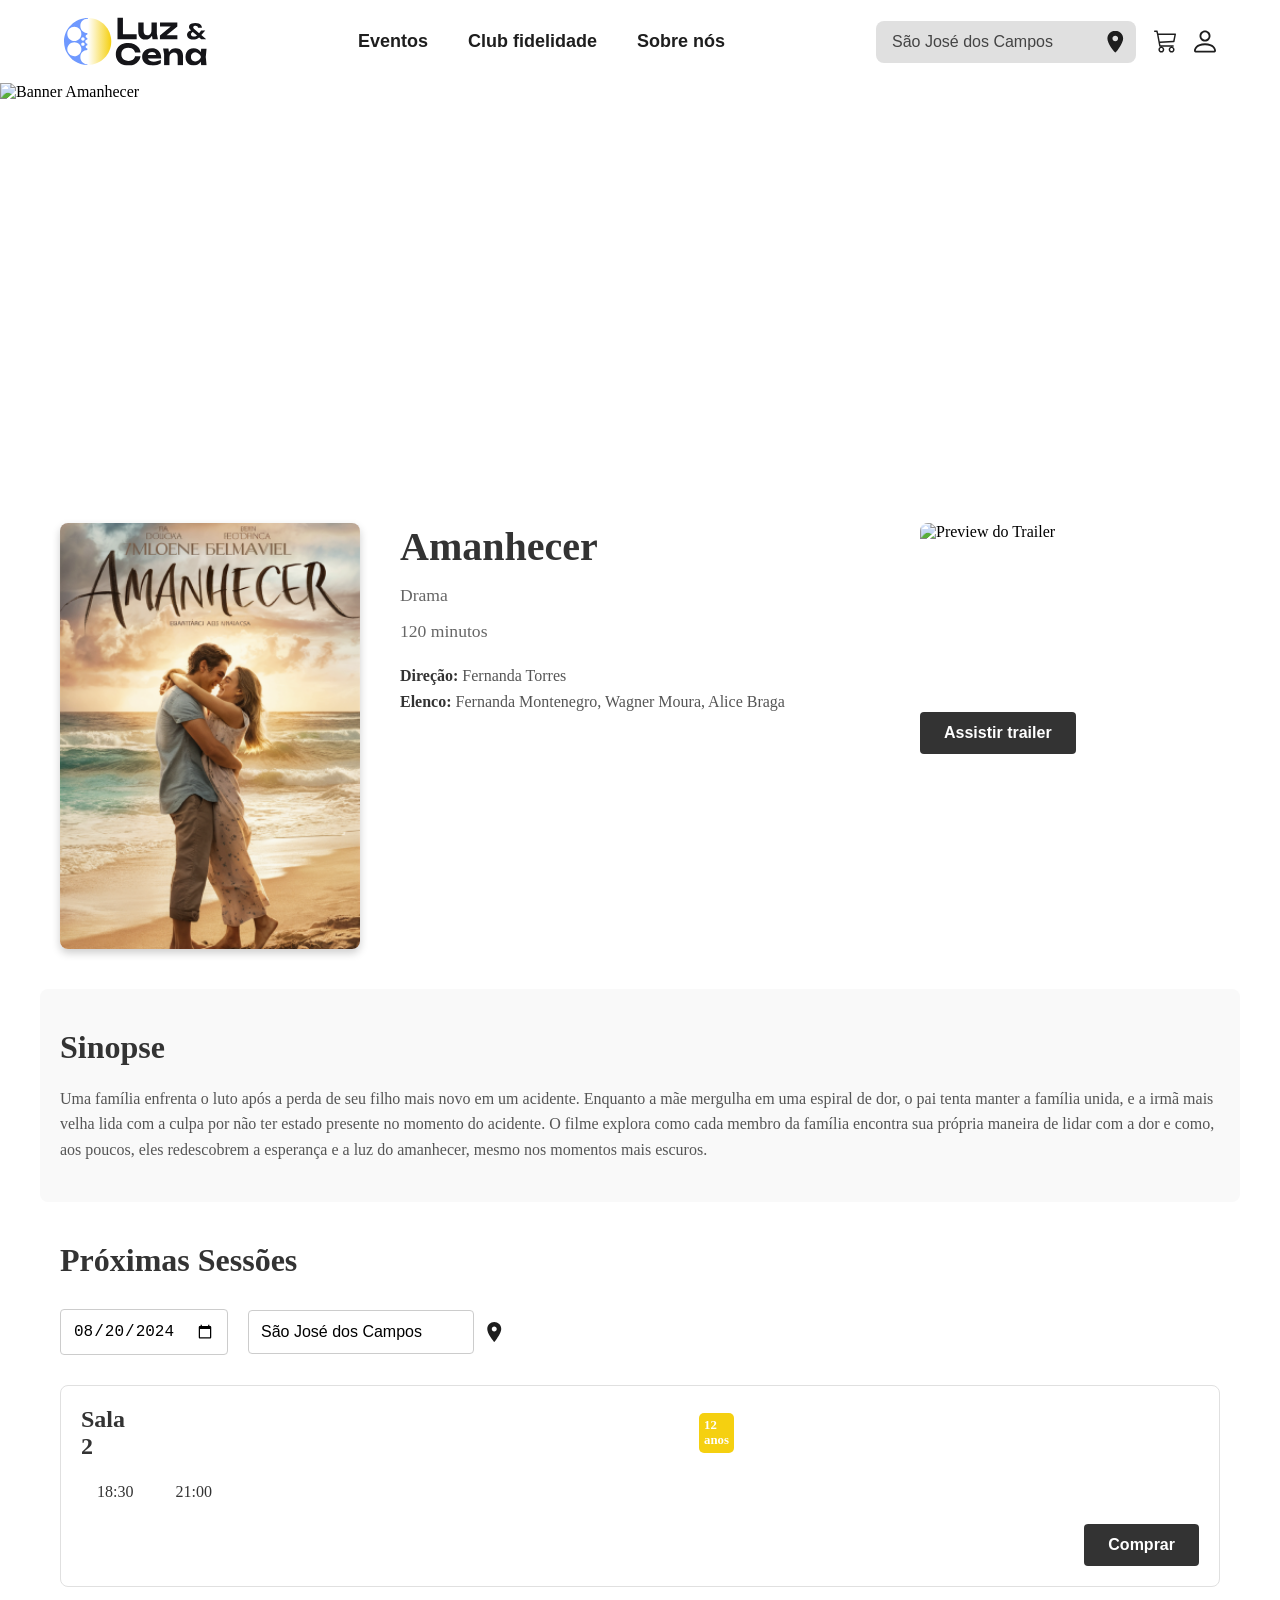
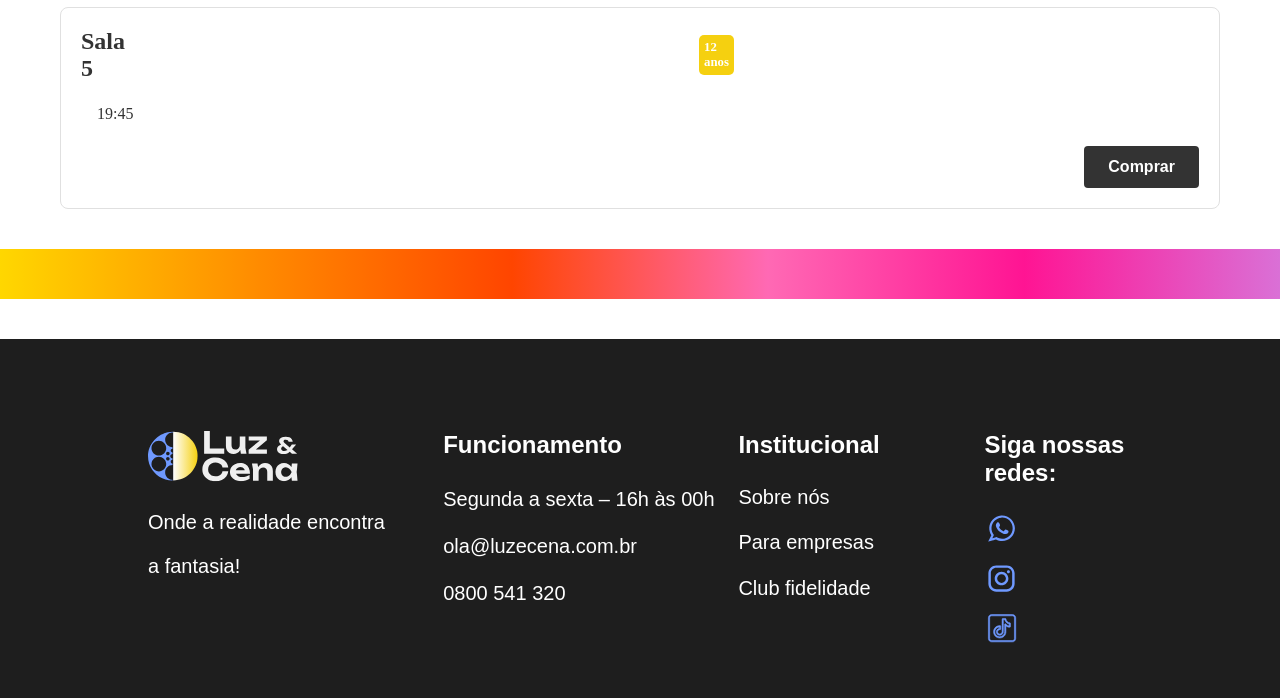
==== amanhecer.html @ 433c2f08 "Add new movie pages and styles for "Amigos do Bosque", "Caminho para o Abismo", "Desastres do Escrit" ====
<!DOCTYPE html>
<html lang="pt-BR">
<head>
<meta charset="UTF-8">
<meta name="viewport" content="width=device-width, initial-scale=1.0">
<title>Luz & Cena - Amanhecer</title>
<link rel="stylesheet" href="./css/styles.css">
</head>
<body>

<header class="cabecalho">
    <div class="cabecalho_inner">
    <img src="./assets/Logo.svg" class="logo" alt="Logo Luz & Cena">

    <nav class="cabecalho_nav">
        <a href="#" class="links">Eventos</a>
        <a href="#" class="links">Club fidelidade</a>
        <a href="#" class="links">Sobre nós</a>
    </nav>

    <div class="cabecalho_actions">
        <form class="cabecalho_search">
        <input type="search" class="cabecalho_search-input" placeholder="São José dos Campos">
        <img src="./assets/location_on.svg" class="cabecalho_search-icon" alt="Localização">
        </form>
        <img src="./assets/Carrinho.svg" class="icon" alt="Carrinho">
        <img src="./assets/Perfil.svg" class="icon" alt="Perfil">
    </div>
    </div>
</header>

<main>
    <section class="banner">
    <img class="banner-imagem" src="./assets/poster/bannerAmanhecer.png" alt="Banner Amanhecer">
    </section>

    <section class="detalhe_filme">
    <div class="detalhe_filme-container">
        
        <img src="./assets/poster/amanhecer.png" class="img_filme-detalhe" alt="Amanhecer">

        <div class="filme_info">
        <h1 class="titulo_filme-detalhe">Amanhecer</h1>
        <h4 class="genero_detalhe">Drama</h4>
        <h4 class="duracao_detalhe">120 minutos</h4>

        <div class="creditos_container">
            <p class="creditos_texto"><strong>Direção:</strong> Fernanda Torres</p>
            <p class="creditos_texto"><strong>Elenco:</strong> Fernanda Montenegro, Wagner Moura, Alice Braga</p>
        </div>
        </div>

        <div class="trailer_container">
        <div class="trailer_thumb">
            <img src="./assets/trailer-thumb.png" alt="Preview do Trailer" class="trailer_img">
            <button class="btn_play" aria-label="Dar play no trailer"></button>
        </div>
        <button class="btn_trailer">Assistir trailer</button>
        </div>

    </div>
    </section>

    <section class="sinopse">
    <h2 class="sinopse_titulo">Sinopse</h2>
    <p class="sinopse_texto">
        Uma família enfrenta o luto após a perda de seu filho mais novo em um acidente. Enquanto a mãe mergulha em uma espiral de dor, o pai tenta manter a família unida, e a irmã mais velha lida com a culpa por não ter estado presente no momento do acidente. O filme explora como cada membro da família encontra sua própria maneira de lidar com a dor e como, aos poucos, eles redescobrem a esperança e a luz do amanhecer, mesmo nos momentos mais escuros.
    </p>
    </section>

    <section class="sessoes">
    <h2 class="sessoes_titulo">Próximas Sessões</h2>

    <div class="sessoes_filtros">
        <form class="form_sessao-data">
        <input type="date" value="2024-08-20" class="input_sessao-data">
        </form>
        <form class="form_sessao-local">
        <input type="text" value="São José dos Campos" class="input_sessao-local">
        <img src="./assets/location_on.svg" class="sessao_local-icon" alt="Localização">
        </form>
    </div>

    <ul class="ul_salas">
        <li class="li_salas">
        <div class="sala_header">
            <h3 class="sala_titulo">Sala 2</h3>
            <aside class="classificacao_12">12 anos</aside>
            <aside class="dimencao">2D</aside>
        </div>
        <div class="sala_horarios">
            <span class="horario_texto">18:30</span>
            <span class="horario_texto">21:00</span>
        </div>
        <button class="btn_comprar">Comprar</button>
        </li>

        <li class="li_salas">
        <div class="sala_header">
            <h3 class="sala_titulo">Sala 5</h3>
            <aside class="classificacao_12">12 anos</aside>
            <aside class="dimencao">2D</aside>
        </div>
        <div class="sala_horarios">
            <span class="horario_texto">19:45</span>
        </div>
        <button class="btn_comprar">Comprar</button>
        </li>
    </ul>
    </section>
</main>

<div class="faixa_decorativa"></div>

<footer class="footer">
    <ul class="ul_footer">
    <li class="footer__list">
        <img src="./assets/Logo-white.svg" alt="Logo" class="logo_footer">
        <p class="logo_texto">Onde a realidade encontra </p><p class="logo_texto">a fantasia!</p>
    </li>
    <li class="footer__list">
        <h3 class="footer__list-titulo">Funcionamento</h3>
        <p class="footer__list-texto">Segunda a sexta – 16h às 00h</p>
        <p class="footer__list-texto">ola@luzecena.com.br</p>
        <p class="footer__list-texto">0800 541 320</p>
    </li>
    <li class="footer__list">
        <h3 class="footer__list-titulo">Institucional</h3>
        <p class="footer__list-texto">Sobre nós</p>
        <p class="footer__list-texto">Para empresas</p>
        <p class="footer__list-texto">Club fidelidade</p>
    </li>
    <li class="footer__list">
        <h3 class="footer__list-titulo">Siga nossas redes:</h3>
        <img src="./assets/Whatsapp.svg" alt="WhatsApp" class="footer__list-icone">
        <img src="./assets/Instagram.svg" alt="Instagram" class="footer__list-icone">
        <img src="./assets/Tiktok.svg" alt="TikTok" class="footer__list-icone">
    </li>
    </ul>


</footer>

</body>
</html>
---- css/styles.css ----
/**
 * 
 * Precisamos padronizar os espaçamentos: https://nordhealth.design/tokens/#space
 * a ideia é padronizar espaçamentos, tamannhos de fonte, line height, tudo em variáveis - controlando as quantidade de variantes como se fosse a propria TVA e evitar tamanhos de fontes expalhados e desproporcionais 
 *
 * Sobre o flex-direction, será que poderiamos usar um row-reverse ou column-reverse (de repente no mobile)?
 *
 * Esse artigo poderia entrar num PS+ ou algo assim: https://www.alura.com.br/artigos/css-guia-do-flexbox
 * 
 * Lembrar de: explicar o baseline e o strech do align-items
 *
 * Faltou falar sobre flex flow: https://developer.mozilla.org/pt-BR/docs/Web/CSS/flex-flow
 * Faltou o align-content (para multiplas rows ou columns, dependendo do flex-direction) https://developer.mozilla.org/en-US/docs/Web/CSS/align-content
 * Faltou o flex-shrink https://developer.mozilla.org/en-US/docs/Web/CSS/flex-shrink
 * Faltou o flex-basis https://developer.mozilla.org/en-US/docs/Web/CSS/flex-basis
 *
 */
@import url(filmes.css);
@import url(cabecalho.css);
@import url(banner.css);
@import url(categorias.css);
@import url(sobre.css);
@import url(combo.css);
@import url(newsletter.css);
@import url(footer.css);
:root {
    --cor-texto: #1e1e1e;
    --cor-texto-hover: #252530;
    --cor-texto-claro: #ffffff;
    --cor-texto-destaque: #6F99FF;
    --cor-faixa-etaria: #F5D010;
    --cor-faixa-etaria-livre: #C3FF95;

    --cor-de-fundo-faixa-etaria: #EFEFEF;
    --cor-de-fundo-input: #EFEFEF;
    --cor-de-fundo: #ffffff;
    --cor-de-fundo-newsletter: #CCDBFF;
    --cor-de-fundo-footer: #1E1E1E;
    --cor-de-fundo-combo: #111114;

    --border-color: #A6A6A6;
    --box-shadow-card: 0px 4px 24px 0px #7B7B7B26;

    --fonte-texto: 'Poppins', sans-serif;
    --fonte-titulo: 'Dela Gothic One', sans-serif;

    --gap-xs: 0.5rem;
    --gap-s: 1rem;
    --gap-m: 1.5rem;
    --gap-l: 2rem;
    --gap-xl: 3.5rem;

    --padding-xs: 0.5rem;
    --padding-s: 1rem;
    --padding-m: 1.5rem;
    --padding-l: 2rem;
    --padding-xl: 3.5rem;
    --padding-xxl: 5rem;

    --font-size-xs: 0.75rem;
    --font-size-s: 1rem;
    --font-size-m: 1.25rem;
    --font-size-l: 1.5rem;
    --font-size-xl: 3rem;
    --font-size-xxl: 4.75rem;

    --max-width-block: 75rem;

    
        --margin-xs: 0.5rem;
        --margin-s: 1rem;
        --margin-m: 1.5rem;
        --margin-l: 2rem;

        --line-height-xs: 1.2rem;
        --line-height-s: 1.5rem;
        --line-height-m: 1.75rem;
        --line-height-l: 2rem;
        --line-height-xl: 2.5rem;
        --line-height-xxl: 5.7rem;
    

}

* {
    margin: 0;
    padding: 0;
    box-sizing: border-box;
    font-size: 16px;
}
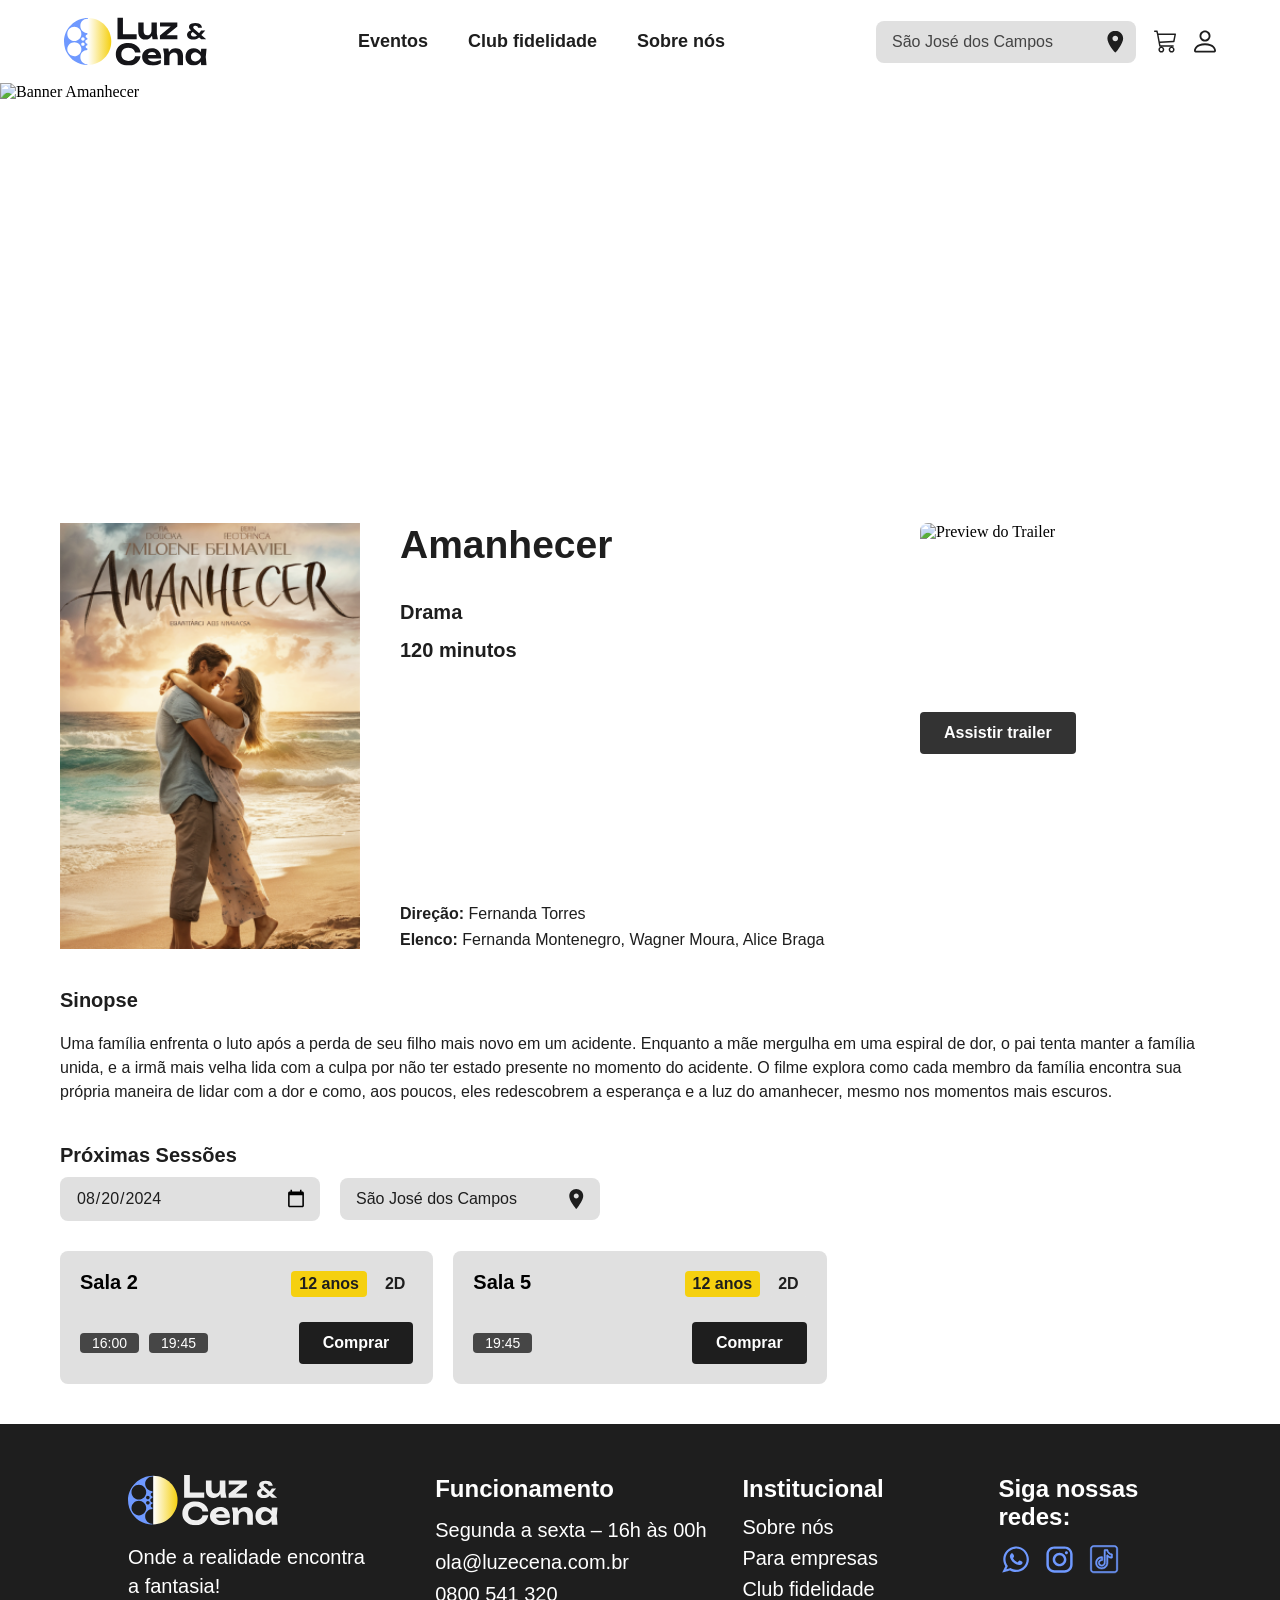
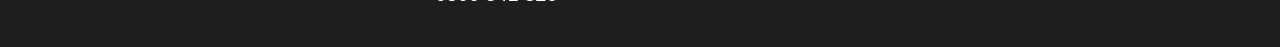
==== commit a3c047ab: "Update class names and button structure in amanhecer.html" ====
--- a/amanhecer.html
+++ b/amanhecer.html
@@ -85,26 +85,30 @@
         <li class="li_salas">
         <div class="sala_header">
             <h3 class="sala_titulo">Sala 2</h3>
-            <aside class="classificacao_12">12 anos</aside>
-            <aside class="dimencao">2D</aside>
+            <aside class="classificacoes_12">12 anos</aside>
+            <aside class="dimencoes">2D</aside>
         </div>
-        <div class="sala_horarios">
-            <span class="horario_texto">18:30</span>
-            <span class="horario_texto">21:00</span>
+        <div class="sala_horarios-compras">
+            <div class="sala_horarios">
+                <button class="btn_horario">16:00</button>
+                <button class="btn_horario">19:45</button>
+            </div>
+            <button class="btn_comprar">Comprar</button>
         </div>
-        <button class="btn_comprar">Comprar</button>
         </li>
 
         <li class="li_salas">
         <div class="sala_header">
             <h3 class="sala_titulo">Sala 5</h3>
-            <aside class="classificacao_12">12 anos</aside>
-            <aside class="dimencao">2D</aside>
+            <aside class="classificacoes_12">12 anos</aside>
+            <aside class="dimencoes">2D</aside>
         </div>
-        <div class="sala_horarios">
-            <span class="horario_texto">19:45</span>
+        <div class="sala_horarios-compras">
+            <div class="sala_horarios">
+                <button class="btn_horario">19:45</button>
+            </div>
+            <button class="btn_comprar">Comprar</button>
         </div>
-        <button class="btn_comprar">Comprar</button>
         </li>
     </ul>
     </section>
@@ -132,9 +136,11 @@
     </li>
     <li class="footer__list">
         <h3 class="footer__list-titulo">Siga nossas redes:</h3>
+        <div class="footer__list-redes">
         <img src="./assets/Whatsapp.svg" alt="WhatsApp" class="footer__list-icone">
         <img src="./assets/Instagram.svg" alt="Instagram" class="footer__list-icone">
         <img src="./assets/Tiktok.svg" alt="TikTok" class="footer__list-icone">
+        </div>
     </li>
     </ul>
 
@@ -142,4 +148,4 @@
 </footer>
 
 </body>
-</html>+</html>
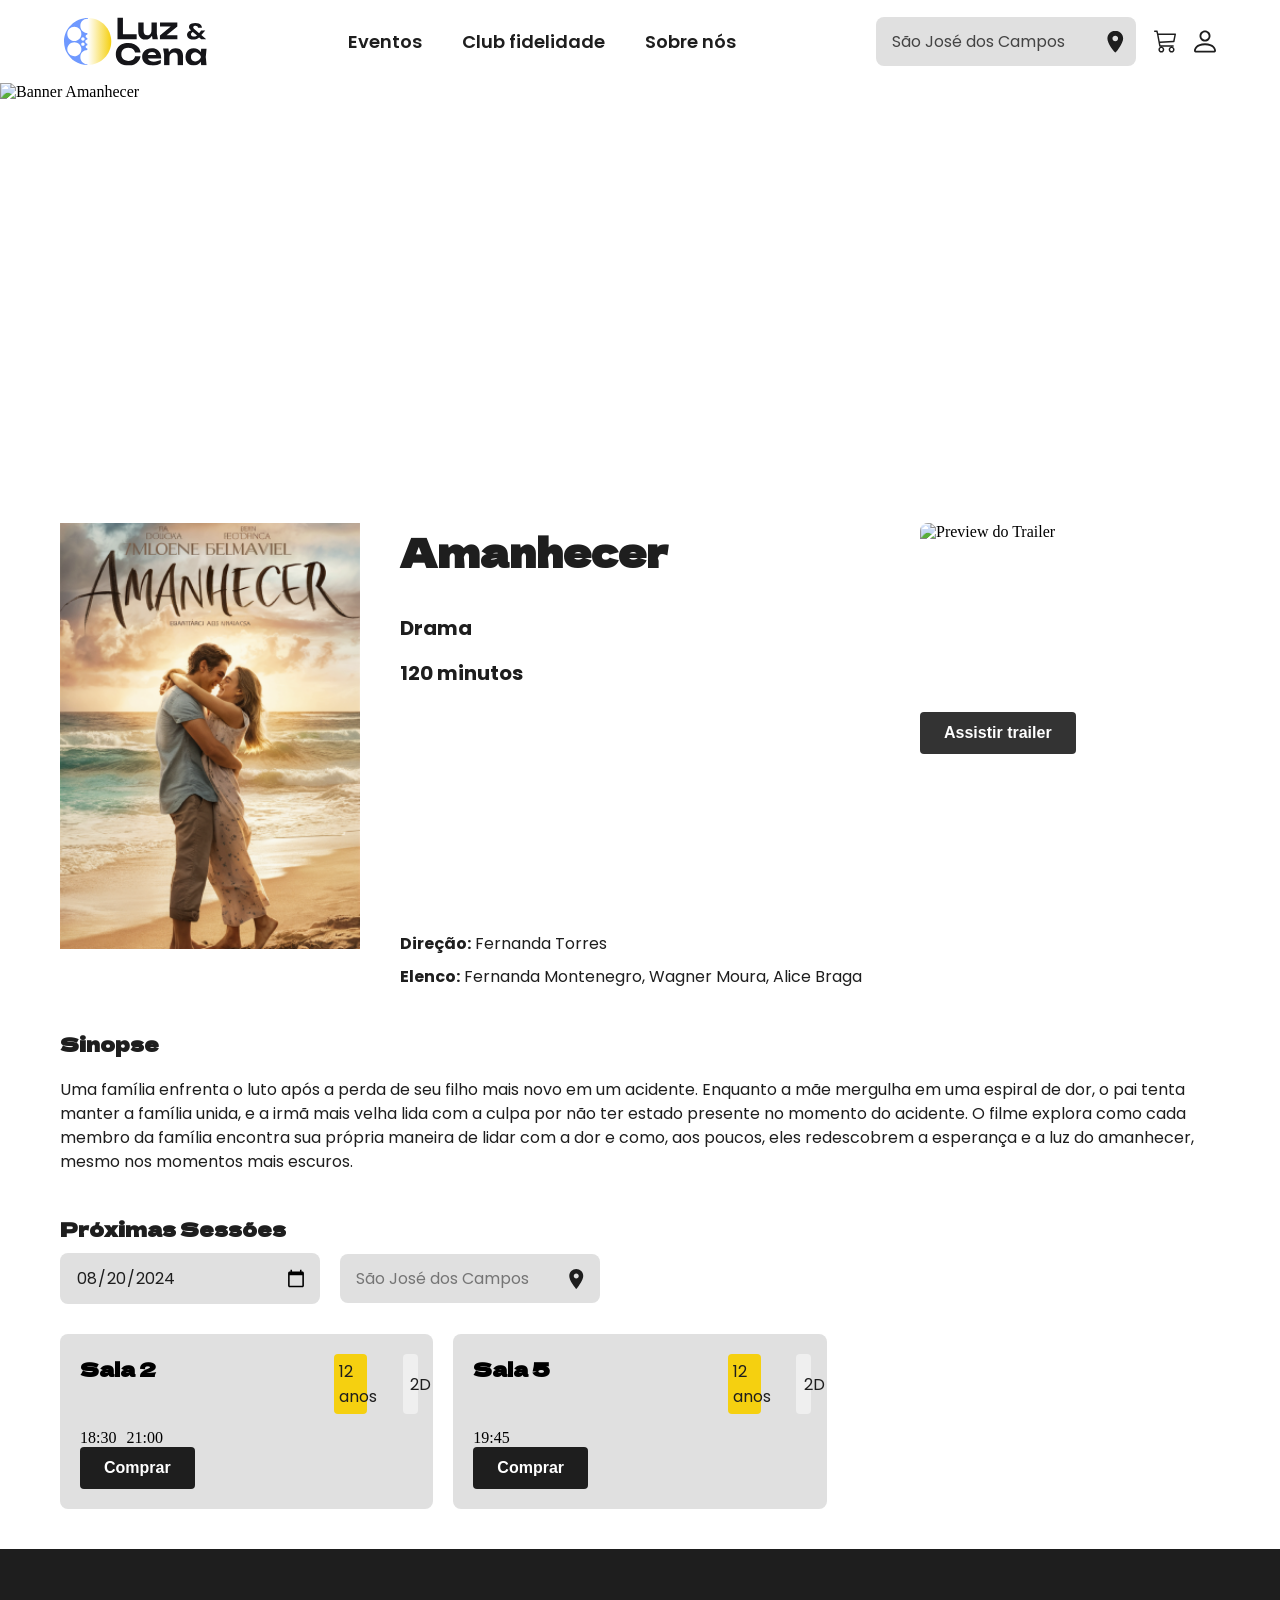
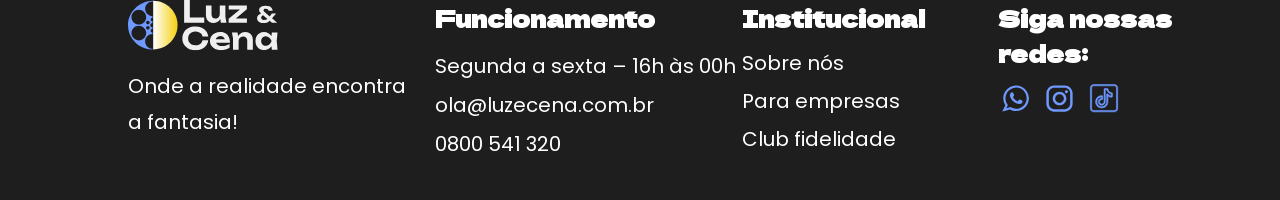
==== commit 17df5606: "t" ====
--- a/amanhecer.html
+++ b/amanhecer.html
@@ -76,7 +76,7 @@
         <input type="date" value="2024-08-20" class="input_sessao-data">
         </form>
         <form class="form_sessao-local">
-        <input type="text" value="São José dos Campos" class="input_sessao-local">
+        <input type="text" placeholder="São José dos Campos" class="input_sessao-local">
         <img src="./assets/location_on.svg" class="sessao_local-icon" alt="Localização">
         </form>
     </div>
@@ -85,30 +85,26 @@
         <li class="li_salas">
         <div class="sala_header">
             <h3 class="sala_titulo">Sala 2</h3>
-            <aside class="classificacoes_12">12 anos</aside>
-            <aside class="dimencoes">2D</aside>
+            <aside class="classificacao_12">12 anos</aside>
+            <aside class="dimencao">2D</aside>
         </div>
-        <div class="sala_horarios-compras">
-            <div class="sala_horarios">
-                <button class="btn_horario">16:00</button>
-                <button class="btn_horario">19:45</button>
-            </div>
-            <button class="btn_comprar">Comprar</button>
+        <div class="sala_horarios">
+            <span class="horario_texto">18:30</span>
+            <span class="horario_texto">21:00</span>
         </div>
+        <button class="btn_comprar">Comprar</button>
         </li>
 
         <li class="li_salas">
         <div class="sala_header">
             <h3 class="sala_titulo">Sala 5</h3>
-            <aside class="classificacoes_12">12 anos</aside>
-            <aside class="dimencoes">2D</aside>
+            <aside class="classificacao_12">12 anos</aside>
+            <aside class="dimencao">2D</aside>
         </div>
-        <div class="sala_horarios-compras">
-            <div class="sala_horarios">
-                <button class="btn_horario">19:45</button>
-            </div>
-            <button class="btn_comprar">Comprar</button>
+        <div class="sala_horarios">
+            <span class="horario_texto">19:45</span>
         </div>
+        <button class="btn_comprar">Comprar</button>
         </li>
     </ul>
     </section>
@@ -136,11 +132,9 @@
     </li>
     <li class="footer__list">
         <h3 class="footer__list-titulo">Siga nossas redes:</h3>
-        <div class="footer__list-redes">
         <img src="./assets/Whatsapp.svg" alt="WhatsApp" class="footer__list-icone">
         <img src="./assets/Instagram.svg" alt="Instagram" class="footer__list-icone">
         <img src="./assets/Tiktok.svg" alt="TikTok" class="footer__list-icone">
-        </div>
     </li>
     </ul>
 
@@ -148,4 +142,4 @@
 </footer>
 
 </body>
-</html>
+</html>
--- a/css/styles.css
+++ b/css/styles.css
@@ -18,6 +18,10 @@
  * Faltou o flex-basis https://developer.mozilla.org/en-US/docs/Web/CSS/flex-basis
  *
  */
+
+@import url('https://fonts.googleapis.com/css2?family=Dela+Gothic+One&display=swap');
+@import url('https://fonts.googleapis.com/css2?family=Dela+Gothic+One&family=Poppins:ital,wght@0,100;0,200;0,300;0,400;0,500;0,600;0,700;0,800;0,900;1,100;1,200;1,300;1,400;1,500;1,600;1,700;1,800;1,900&display=swap');
+
 @import url(filmes.css);
 @import url(cabecalho.css);
 @import url(banner.css);
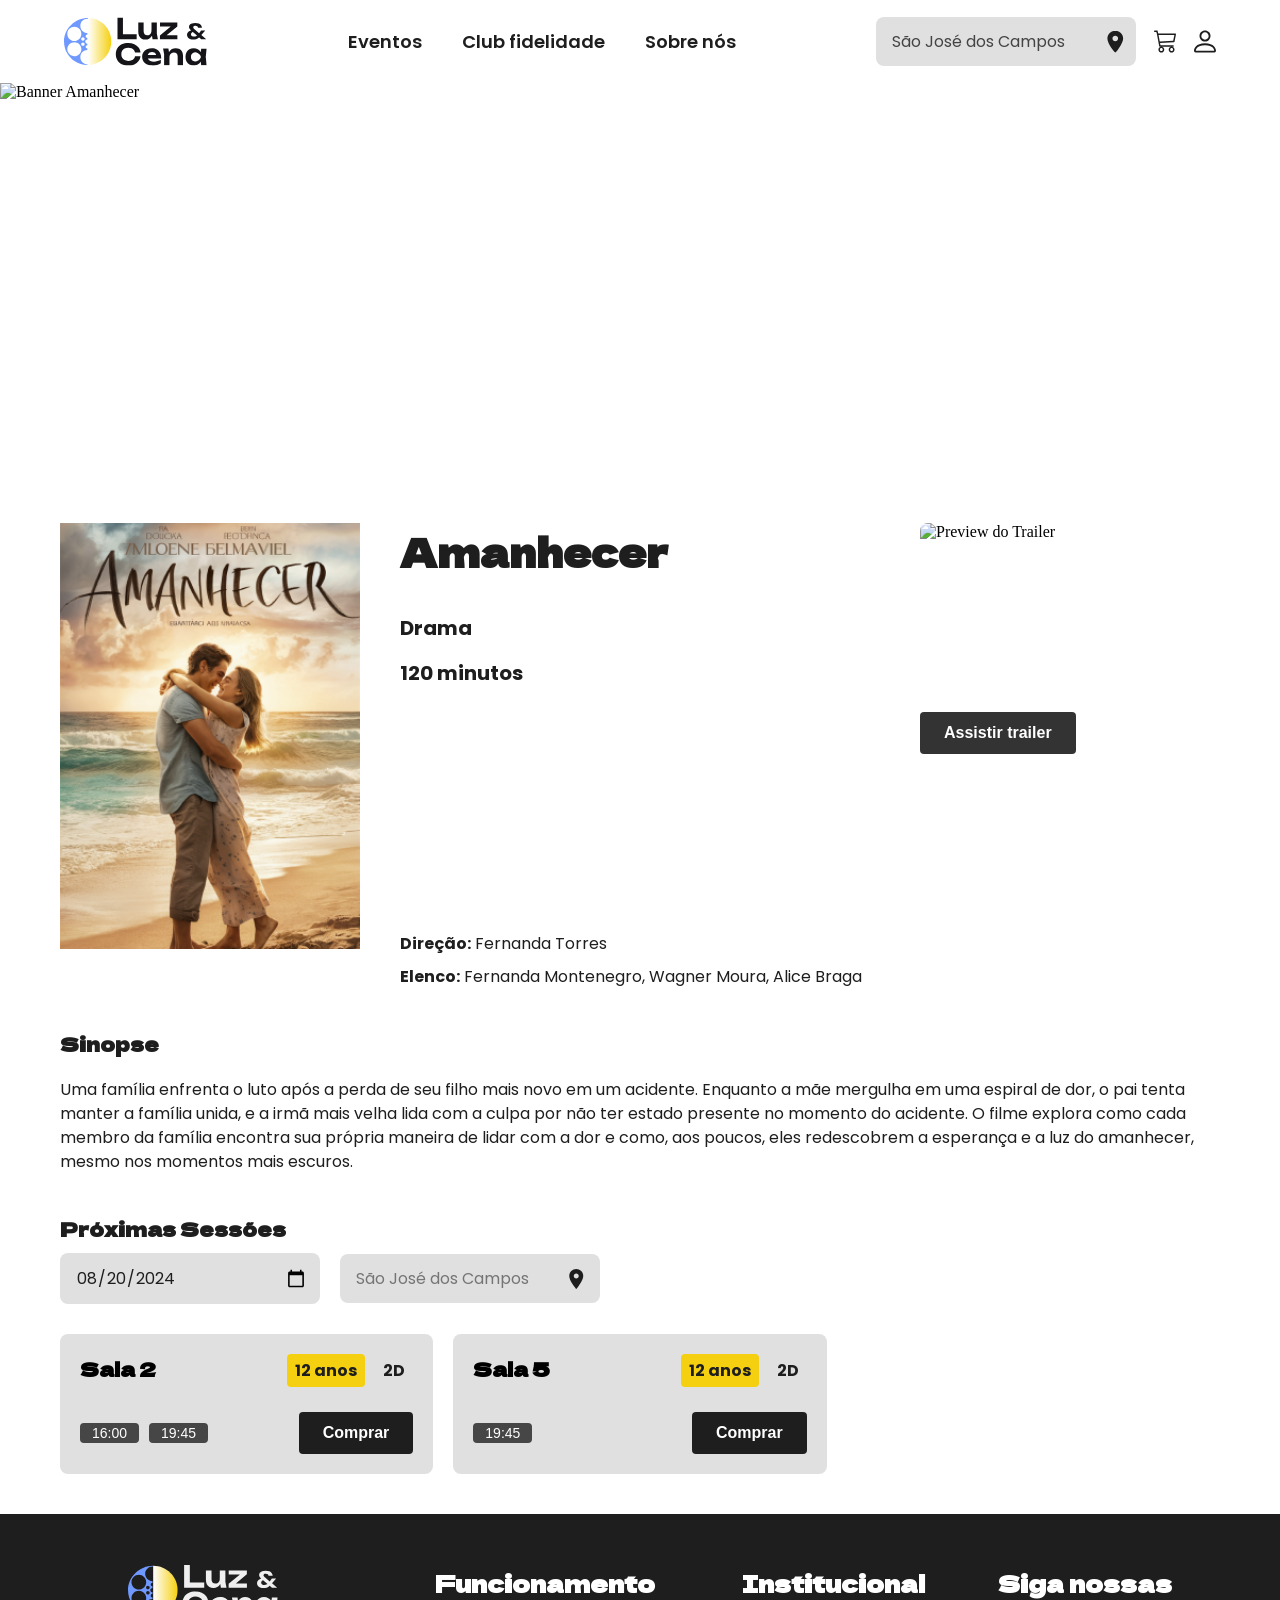
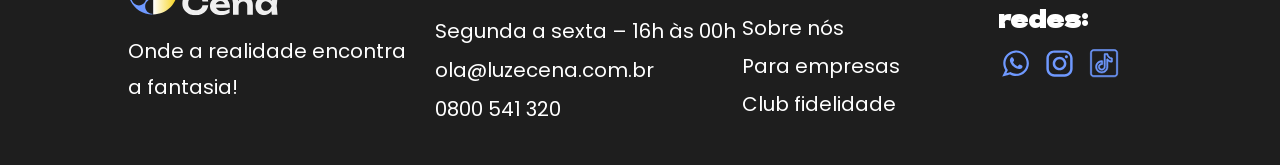
==== commit b91321df: "Merge branch 'main' of https://github.com/violiveski1/trabalho-cinema-claiton" ====
--- a/amanhecer.html
+++ b/amanhecer.html
@@ -85,26 +85,30 @@
         <li class="li_salas">
         <div class="sala_header">
             <h3 class="sala_titulo">Sala 2</h3>
-            <aside class="classificacao_12">12 anos</aside>
-            <aside class="dimencao">2D</aside>
+            <aside class="classificacoes_12">12 anos</aside>
+            <aside class="dimencoes">2D</aside>
         </div>
-        <div class="sala_horarios">
-            <span class="horario_texto">18:30</span>
-            <span class="horario_texto">21:00</span>
+        <div class="sala_horarios-compras">
+            <div class="sala_horarios">
+                <button class="btn_horario">16:00</button>
+                <button class="btn_horario">19:45</button>
+            </div>
+            <button class="btn_comprar">Comprar</button>
         </div>
-        <button class="btn_comprar">Comprar</button>
         </li>
 
         <li class="li_salas">
         <div class="sala_header">
             <h3 class="sala_titulo">Sala 5</h3>
-            <aside class="classificacao_12">12 anos</aside>
-            <aside class="dimencao">2D</aside>
+            <aside class="classificacoes_12">12 anos</aside>
+            <aside class="dimencoes">2D</aside>
         </div>
-        <div class="sala_horarios">
-            <span class="horario_texto">19:45</span>
+        <div class="sala_horarios-compras">
+            <div class="sala_horarios">
+                <button class="btn_horario">19:45</button>
+            </div>
+            <button class="btn_comprar">Comprar</button>
         </div>
-        <button class="btn_comprar">Comprar</button>
         </li>
     </ul>
     </section>
@@ -132,9 +136,11 @@
     </li>
     <li class="footer__list">
         <h3 class="footer__list-titulo">Siga nossas redes:</h3>
+        <div class="footer__list-redes">
         <img src="./assets/Whatsapp.svg" alt="WhatsApp" class="footer__list-icone">
         <img src="./assets/Instagram.svg" alt="Instagram" class="footer__list-icone">
         <img src="./assets/Tiktok.svg" alt="TikTok" class="footer__list-icone">
+        </div>
     </li>
     </ul>
 
@@ -142,4 +148,4 @@
 </footer>
 
 </body>
-</html>+</html>
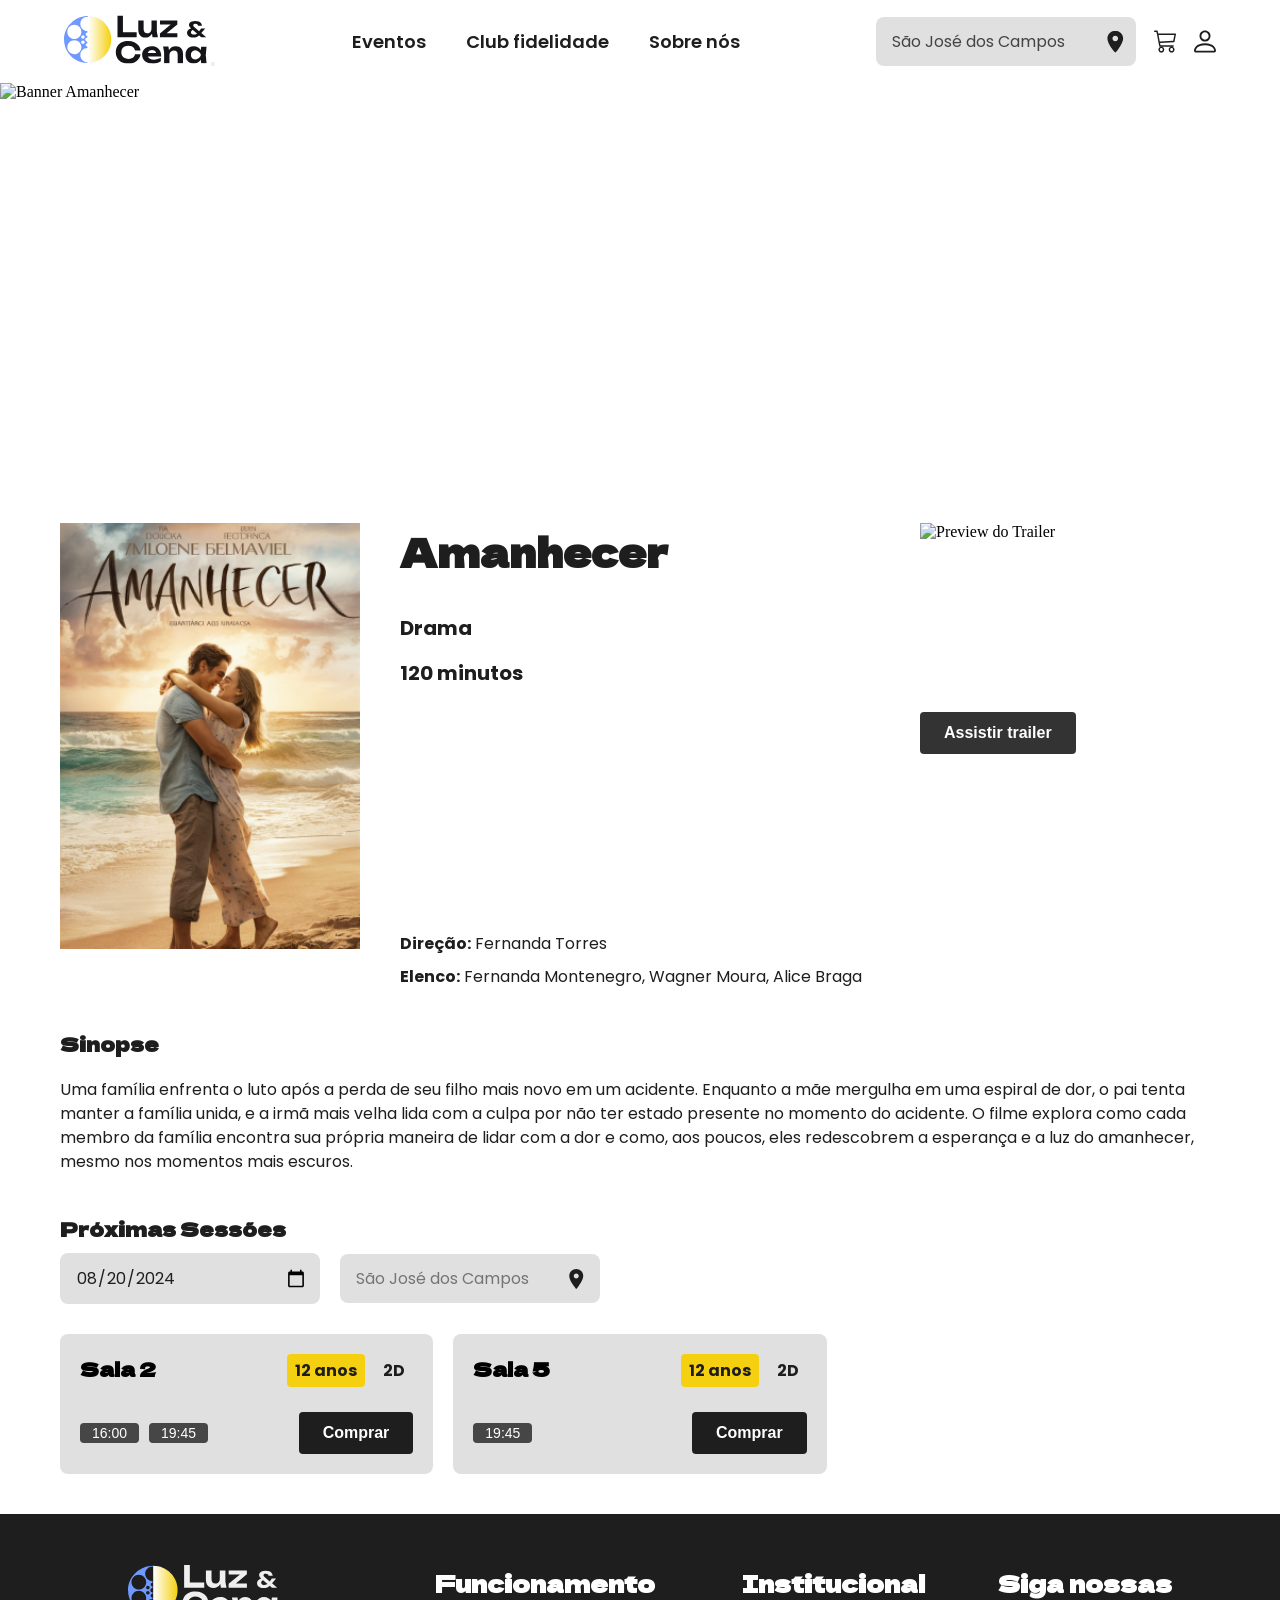
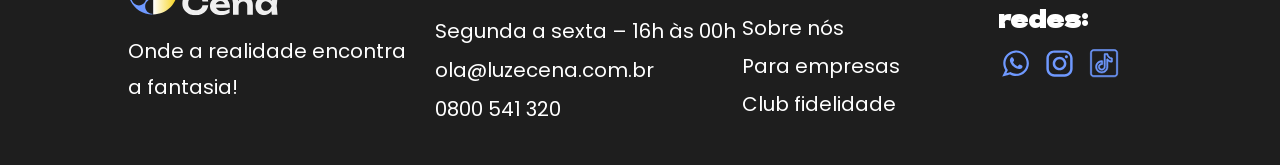
==== commit 5d0ddd52: "Add responsive styles for mobile and tablet devices, and implement a modal for trailer playback - Cr" ====
--- a/amanhecer.html
+++ b/amanhecer.html
@@ -10,7 +10,12 @@
 
 <header class="cabecalho">
     <div class="cabecalho_inner">
-    <img src="./assets/Logo.svg" class="logo" alt="Logo Luz & Cena">
+    <a href="./index.html"><img src="./assets/Logo.svg" class="logo" alt="Logo Luz & Cena">      <button type="button" class="cabecalho_toggle" aria-label="Abrir menu" aria-expanded="false">
+        <span></span>
+        <span></span>
+        <span></span>
+      </button>
+</a>
 
     <nav class="cabecalho_nav">
         <a href="#" class="links">Eventos</a>
@@ -146,6 +151,6 @@
 
 
 </footer>
-
+  <script src="./modal.js"></script>
 </body>
 </html>
--- a/css/styles.css
+++ b/css/styles.css
@@ -30,6 +30,8 @@
 @import url(combo.css);
 @import url(newsletter.css);
 @import url(footer.css);
+@import url(responsive/tablet.css);
+@import url(responsive/mobile.css);
 :root {
     --cor-texto: #1e1e1e;
     --cor-texto-hover: #252530;
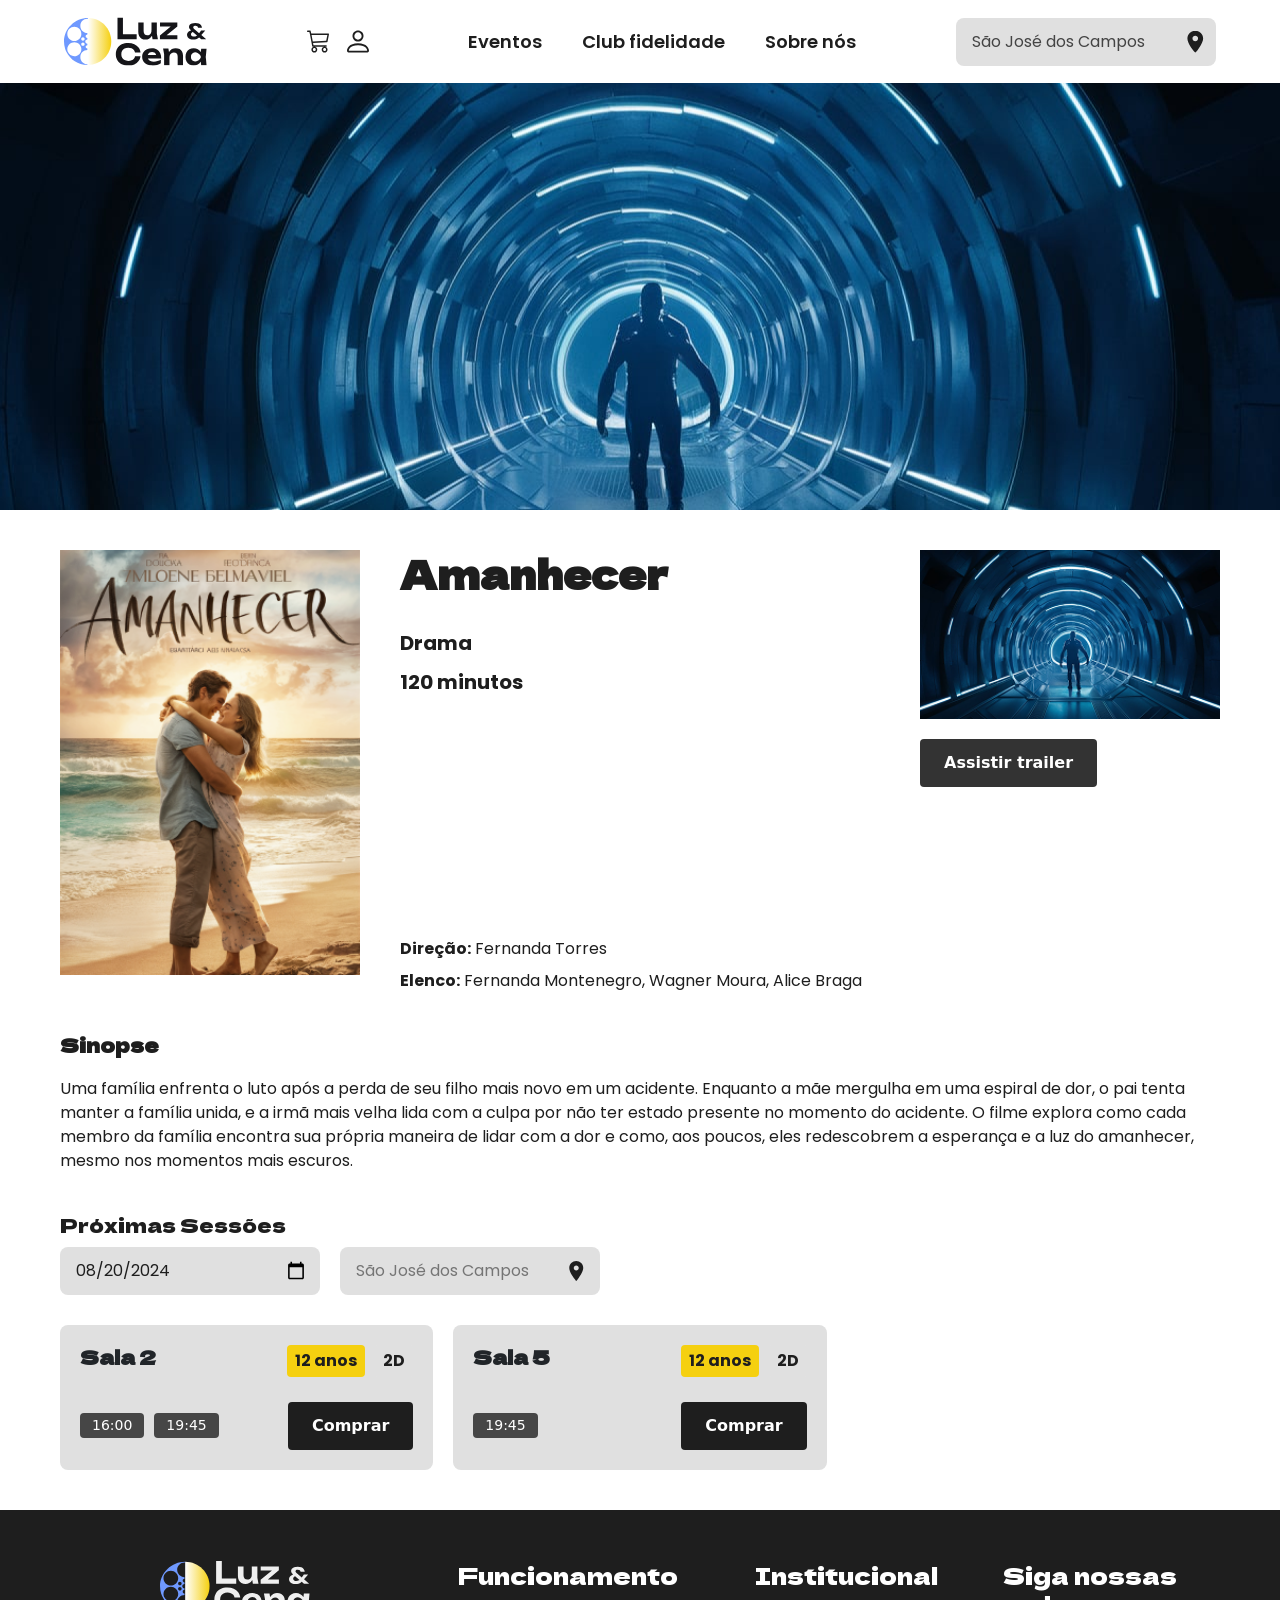
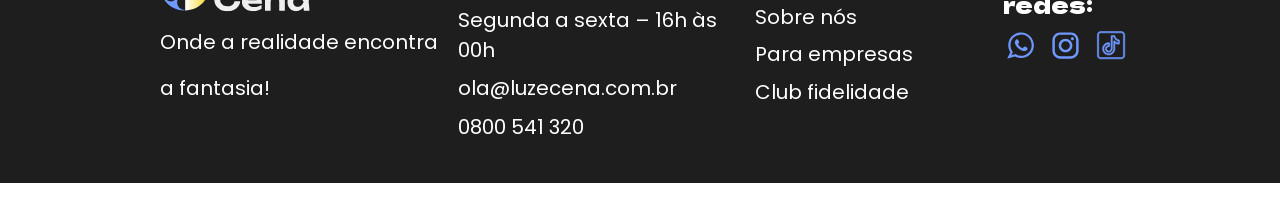
==== commit fc5b6ee5: "Refactor CSS styles for responsiveness and layout improvements; integrate Bootstrap for navigation a" ====
--- a/amanhecer.html
+++ b/amanhecer.html
@@ -4,39 +4,41 @@
 <meta charset="UTF-8">
 <meta name="viewport" content="width=device-width, initial-scale=1.0">
 <title>Luz & Cena - Amanhecer</title>
+<!-- Bootstrap CSS -->
+<link href="https://cdn.jsdelivr.net/npm/bootstrap@5.3.0/dist/css/bootstrap.min.css" rel="stylesheet">
 <link rel="stylesheet" href="./css/styles.css">
 </head>
 <body>
 
 <header class="cabecalho">
     <div class="cabecalho_inner">
-    <a href="./index.html"><img src="./assets/Logo.svg" class="logo" alt="Logo Luz & Cena">      <button type="button" class="cabecalho_toggle" aria-label="Abrir menu" aria-expanded="false">
-        <span></span>
-        <span></span>
-        <span></span>
-      </button>
-</a>
+    <button class="navbar-toggler" type="button" data-bs-toggle="collapse" data-bs-target="#navbarNav" aria-controls="navbarNav" aria-expanded="false" aria-label="Abrir menu">
+      <span class="navbar-toggler-icon"></span>
+    </button>
+    
+    <a href="./index.html"><img src="./assets/Logo.svg" class="logo" alt="Logo Luz & Cena"></a>
 
-    <nav class="cabecalho_nav">
+    <div class="cabecalho_actions">
+        <img src="./assets/Carrinho.svg" class="icon" alt="Carrinho">
+        <img src="./assets/Perfil.svg" class="icon" alt="Perfil">
+    </div>
+
+    <nav class="cabecalho_nav" id="navbarNav">
         <a href="#" class="links">Eventos</a>
         <a href="#" class="links">Club fidelidade</a>
         <a href="#" class="links">Sobre nós</a>
     </nav>
 
-    <div class="cabecalho_actions">
-        <form class="cabecalho_search">
+    <form class="cabecalho_search">
         <input type="search" class="cabecalho_search-input" placeholder="São José dos Campos">
         <img src="./assets/location_on.svg" class="cabecalho_search-icon" alt="Localização">
-        </form>
-        <img src="./assets/Carrinho.svg" class="icon" alt="Carrinho">
-        <img src="./assets/Perfil.svg" class="icon" alt="Perfil">
-    </div>
+    </form>
     </div>
 </header>
 
 <main>
     <section class="banner">
-    <img class="banner-imagem" src="./assets/poster/bannerAmanhecer.png" alt="Banner Amanhecer">
+    <img class="banner-imagem" src="./assets/banner_filmes/banner_onexus.png" alt="Banner Amanhecer">
     </section>
 
     <section class="detalhe_filme">
@@ -57,7 +59,7 @@
 
         <div class="trailer_container">
         <div class="trailer_thumb">
-            <img src="./assets/trailer-thumb.png" alt="Preview do Trailer" class="trailer_img">
+            <img src="./assets/thumbnail_trailers/thumb_onexus.png" alt="Preview do Trailer" class="trailer_img">
             <button class="btn_play" aria-label="Dar play no trailer"></button>
         </div>
         <button class="btn_trailer">Assistir trailer</button>
@@ -151,6 +153,31 @@
 
 
 </footer>
-  <script src="./modal.js"></script>
+
+<!-- Modal Bootstrap -->
+<div class="modal fade" id="trailerModal" tabindex="-1" aria-labelledby="trailerModalLabel" aria-hidden="true">
+  <div class="modal-dialog modal-dialog-centered">
+    <div class="modal-content">
+      <div class="modal-header">
+        <h5 class="modal-title" id="trailerModalLabel">Trailer</h5>
+        <button type="button" class="btn-close" data-bs-dismiss="modal" aria-label="Fechar"></button>
+      </div>
+      <div class="modal-body">
+        <div class="ratio ratio-16x9">
+          <img src="" alt="Trailer" class="img-fluid" id="trailerModalImage" style="object-fit: cover; width: 100%; height: 100%;">
+          <button type="button" class="btn btn-play" id="btnPlayTrailer" aria-label="Reproduzir trailer">
+            <svg xmlns="http://www.w3.org/2000/svg" width="64" height="64" fill="white" viewBox="0 0 16 16" style="position: absolute; top: 50%; left: 50%; transform: translate(-50%, -50%);">
+              <path d="M11.596 8.697l-6.363 3.692c-.54.313-1.233-.066-1.233-.697V4.308c0-.63.692-1.01 1.233-.696l6.363 3.692a.802.802 0 0 1 0 1.393z"/>
+            </svg>
+          </button>
+        </div>
+      </div>
+    </div>
+  </div>
+</div>
+
+<!-- Bootstrap JS -->
+<script src="https://cdn.jsdelivr.net/npm/bootstrap@5.3.0/dist/js/bootstrap.bundle.min.js"></script>
+<script src="./modal.js"></script>
 </body>
 </html>
--- a/css/styles.css
+++ b/css/styles.css
@@ -98,3 +98,20 @@
     font-size: 16px;
 }
 
+.btn-play {
+    background: rgba(0, 0, 0, 0.5);
+    border: none;
+    border-radius: 50%;
+    width: 80px;
+    height: 80px;
+    display: flex;
+    align-items: center;
+    justify-content: center;
+    cursor: pointer;
+    transition: background 0.3s ease;
+}
+
+.btn-play:hover {
+    background: rgba(0, 0, 0, 0.7);
+}
+
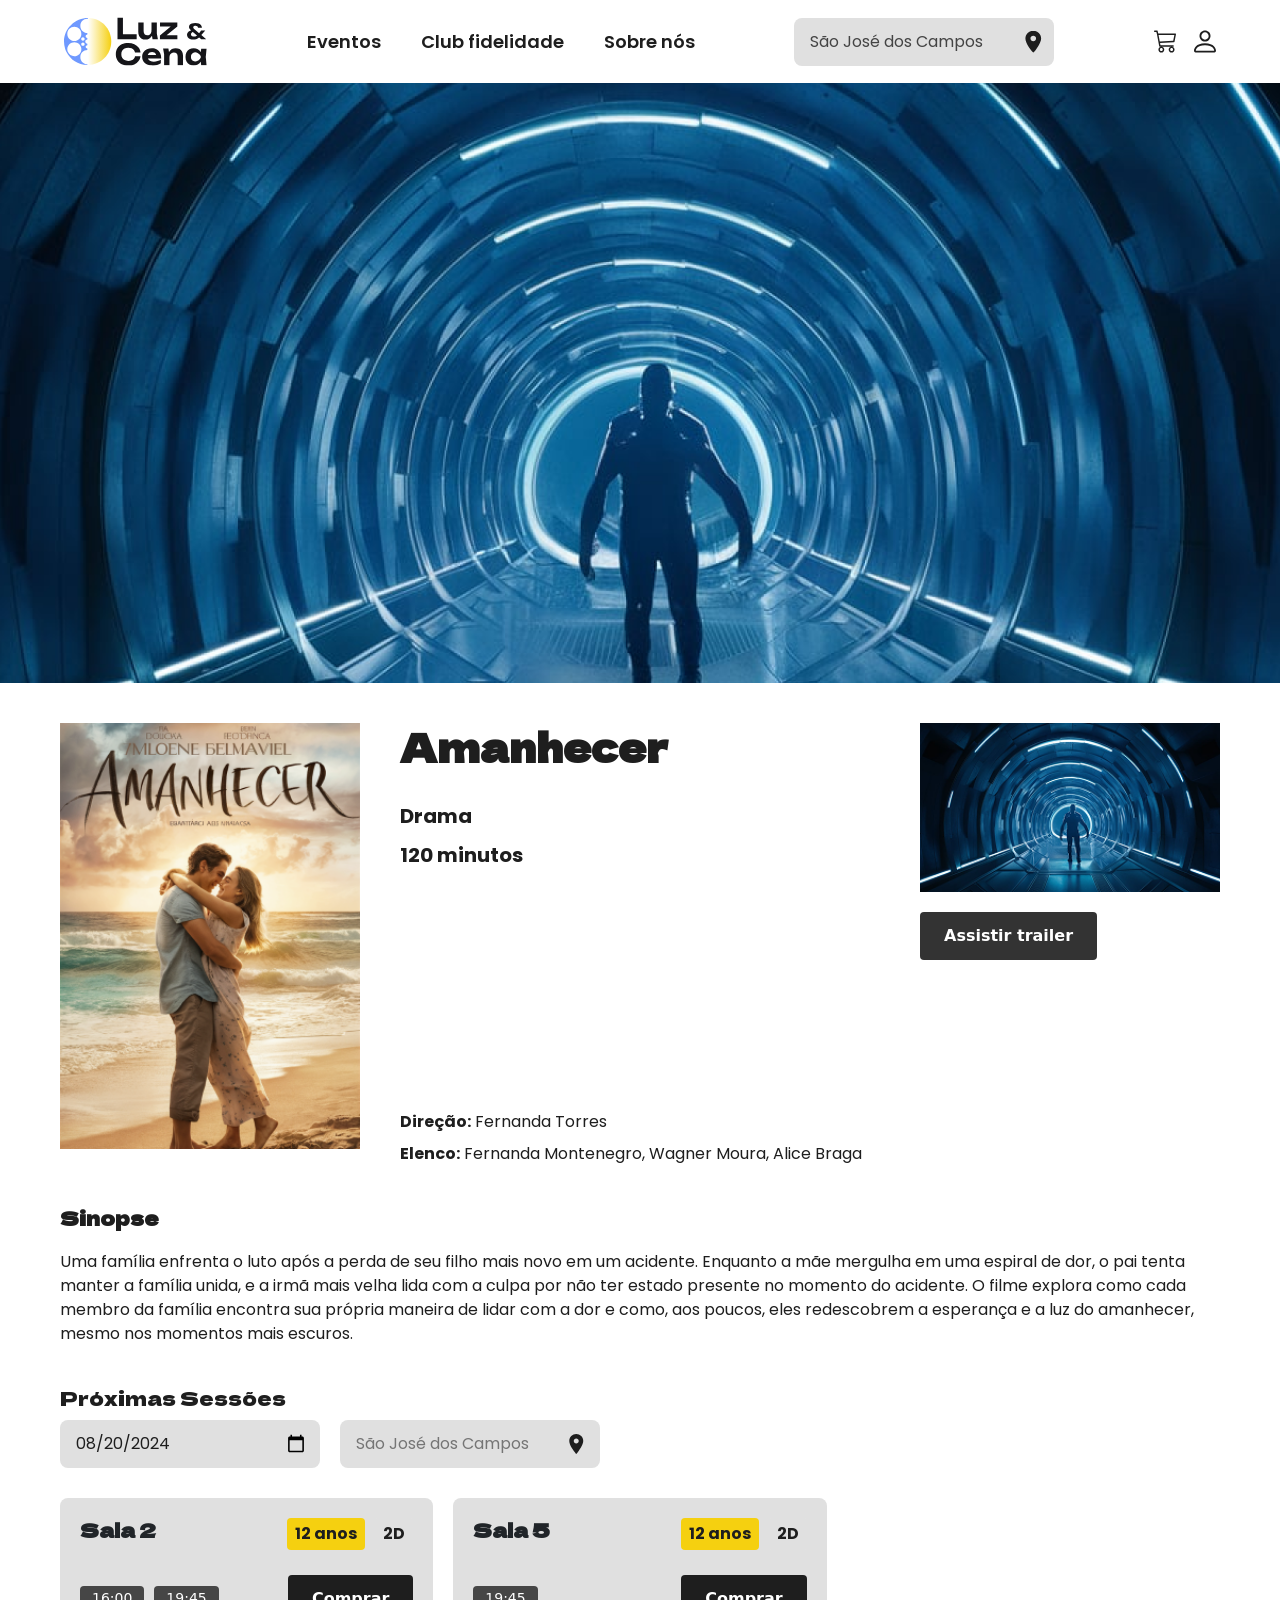
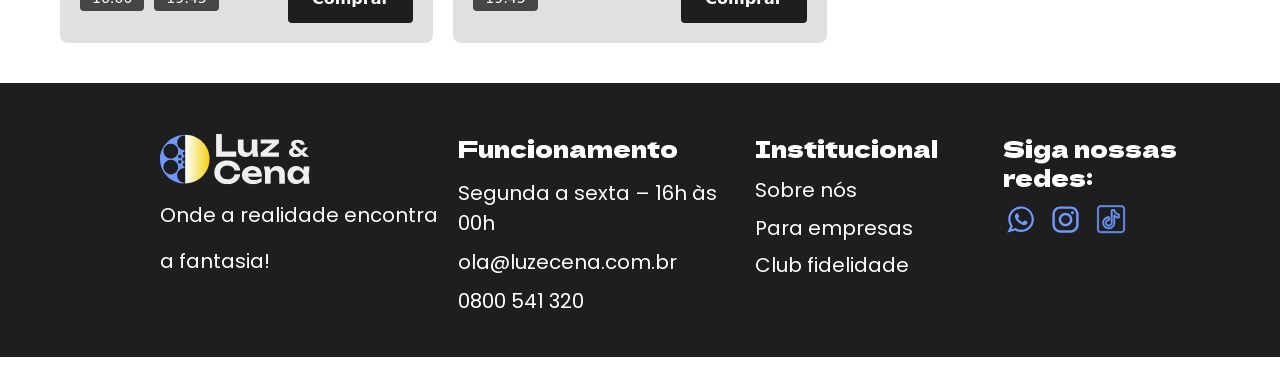
==== commit 87e9faff: "Refactor HTML structure and improve accessibility across multiple pages - Updated HTML doctype to lo" ====
--- a/amanhecer.html
+++ b/amanhecer.html
@@ -1,183 +1,282 @@
-<!DOCTYPE html>
+<!doctype html>
 <html lang="pt-BR">
-<head>
-<meta charset="UTF-8">
-<meta name="viewport" content="width=device-width, initial-scale=1.0">
-<title>Luz & Cena - Amanhecer</title>
-<!-- Bootstrap CSS -->
-<link href="https://cdn.jsdelivr.net/npm/bootstrap@5.3.0/dist/css/bootstrap.min.css" rel="stylesheet">
-<link rel="stylesheet" href="./css/styles.css">
-</head>
-<body>
-
-<header class="cabecalho">
-    <div class="cabecalho_inner">
-    <button class="navbar-toggler" type="button" data-bs-toggle="collapse" data-bs-target="#navbarNav" aria-controls="navbarNav" aria-expanded="false" aria-label="Abrir menu">
-      <span class="navbar-toggler-icon"></span>
-    </button>
-    
-    <a href="./index.html"><img src="./assets/Logo.svg" class="logo" alt="Logo Luz & Cena"></a>
-
-    <div class="cabecalho_actions">
-        <img src="./assets/Carrinho.svg" class="icon" alt="Carrinho">
-        <img src="./assets/Perfil.svg" class="icon" alt="Perfil">
-    </div>
-
-    <nav class="cabecalho_nav" id="navbarNav">
-        <a href="#" class="links">Eventos</a>
-        <a href="#" class="links">Club fidelidade</a>
-        <a href="#" class="links">Sobre nós</a>
-    </nav>
-
-    <form class="cabecalho_search">
-        <input type="search" class="cabecalho_search-input" placeholder="São José dos Campos">
-        <img src="./assets/location_on.svg" class="cabecalho_search-icon" alt="Localização">
-    </form>
-    </div>
-</header>
-
-<main>
-    <section class="banner">
-    <img class="banner-imagem" src="./assets/banner_filmes/banner_onexus.png" alt="Banner Amanhecer">
-    </section>
-
-    <section class="detalhe_filme">
-    <div class="detalhe_filme-container">
-        
-        <img src="./assets/poster/amanhecer.png" class="img_filme-detalhe" alt="Amanhecer">
-
-        <div class="filme_info">
-        <h1 class="titulo_filme-detalhe">Amanhecer</h1>
-        <h4 class="genero_detalhe">Drama</h4>
-        <h4 class="duracao_detalhe">120 minutos</h4>
-
-        <div class="creditos_container">
-            <p class="creditos_texto"><strong>Direção:</strong> Fernanda Torres</p>
-            <p class="creditos_texto"><strong>Elenco:</strong> Fernanda Montenegro, Wagner Moura, Alice Braga</p>
-        </div>
-        </div>
-
-        <div class="trailer_container">
-        <div class="trailer_thumb">
-            <img src="./assets/thumbnail_trailers/thumb_onexus.png" alt="Preview do Trailer" class="trailer_img">
-            <button class="btn_play" aria-label="Dar play no trailer"></button>
-        </div>
-        <button class="btn_trailer">Assistir trailer</button>
-        </div>
-
-    </div>
-    </section>
-
-    <section class="sinopse">
-    <h2 class="sinopse_titulo">Sinopse</h2>
-    <p class="sinopse_texto">
-        Uma família enfrenta o luto após a perda de seu filho mais novo em um acidente. Enquanto a mãe mergulha em uma espiral de dor, o pai tenta manter a família unida, e a irmã mais velha lida com a culpa por não ter estado presente no momento do acidente. O filme explora como cada membro da família encontra sua própria maneira de lidar com a dor e como, aos poucos, eles redescobrem a esperança e a luz do amanhecer, mesmo nos momentos mais escuros.
-    </p>
-    </section>
-
-    <section class="sessoes">
-    <h2 class="sessoes_titulo">Próximas Sessões</h2>
-
-    <div class="sessoes_filtros">
-        <form class="form_sessao-data">
-        <input type="date" value="2024-08-20" class="input_sessao-data">
+  <head>
+    <meta charset="UTF-8" />
+    <meta name="viewport" content="width=device-width, initial-scale=1.0" />
+    <title>Luz & Cena - Amanhecer</title>
+ 
+    <link
+      href="https://cdn.jsdelivr.net/npm/bootstrap@5.3.0/dist/css/bootstrap.min.css"
+      rel="stylesheet"
+    />
+    <link rel="stylesheet" href="./css/styles.css" />
+  </head>
+  <body>
+    <header class="cabecalho">
+      <div class="cabecalho_inner">
+        <button
+          class="navbar-toggler"
+          type="button"
+          data-bs-toggle="collapse"
+          data-bs-target="#navbarNav"
+          aria-controls="navbarNav"
+          aria-expanded="false"
+          aria-label="Abrir menu"
+        >
+          <span class="navbar-toggler-icon"></span>
+        </button>
+
+        <a href="./index.html"
+          ><img src="./assets/Logo.svg" class="logo" alt="Logo Luz & Cena"
+        /></a>
+
+        <div class="cabecalho_actions">
+          <img src="./assets/Carrinho.svg" class="icon" alt="Carrinho" />
+          <img src="./assets/Perfil.svg" class="icon" alt="Perfil" />
+        </div>
+
+        <nav class="cabecalho_nav" id="navbarNav">
+          <a href="#" class="links">Eventos</a>
+          <a href="#" class="links">Club fidelidade</a>
+          <a href="#" class="links">Sobre nós</a>
+        </nav>
+
+        <form class="cabecalho_search">
+          <input
+            type="search"
+            class="cabecalho_search-input"
+            placeholder="São José dos Campos"
+          />
+          <img
+            src="./assets/location_on.svg"
+            class="cabecalho_search-icon"
+            alt="Localização"
+          />
         </form>
-        <form class="form_sessao-local">
-        <input type="text" placeholder="São José dos Campos" class="input_sessao-local">
-        <img src="./assets/location_on.svg" class="sessao_local-icon" alt="Localização">
-        </form>
-    </div>
-
-    <ul class="ul_salas">
-        <li class="li_salas">
-        <div class="sala_header">
-            <h3 class="sala_titulo">Sala 2</h3>
-            <aside class="classificacoes_12">12 anos</aside>
-            <aside class="dimencoes">2D</aside>
-        </div>
-        <div class="sala_horarios-compras">
-            <div class="sala_horarios">
+      </div>
+    </header>
+
+    <main>
+      <section class="banner">
+        <img
+          class="banner-imagem"
+          src="./assets/banner_filmes/banner_onexus.png"
+          alt="Banner Amanhecer"
+        />
+      </section>
+
+      <section class="detalhe_filme">
+        <div class="detalhe_filme-container">
+          <img
+            src="./assets/poster/amanhecer.png"
+            class="img_filme-detalhe"
+            alt="Amanhecer"
+          />
+
+          <div class="filme_info">
+            <h1 class="titulo_filme-detalhe">Amanhecer</h1>
+            <h4 class="genero_detalhe">Drama</h4>
+            <h4 class="duracao_detalhe">120 minutos</h4>
+
+            <div class="creditos_container">
+              <p class="creditos_texto">
+                <strong>Direção:</strong> Fernanda Torres
+              </p>
+              <p class="creditos_texto">
+                <strong>Elenco:</strong> Fernanda Montenegro, Wagner Moura,
+                Alice Braga
+              </p>
+            </div>
+          </div>
+
+          <div class="trailer_container">
+            <div class="trailer_thumb">
+              <img
+                src="./assets/thumbnail_trailers/thumb_onexus.png"
+                alt="Preview do Trailer"
+                class="trailer_img"
+              />
+              <button
+                class="btn_play"
+                aria-label="Dar play no trailer"
+              ></button>
+            </div>
+            <button class="btn_trailer">Assistir trailer</button>
+          </div>
+        </div>
+      </section>
+
+      <section class="sinopse">
+        <h2 class="sinopse_titulo">Sinopse</h2>
+        <p class="sinopse_texto">
+          Uma família enfrenta o luto após a perda de seu filho mais novo em um
+          acidente. Enquanto a mãe mergulha em uma espiral de dor, o pai tenta
+          manter a família unida, e a irmã mais velha lida com a culpa por não
+          ter estado presente no momento do acidente. O filme explora como cada
+          membro da família encontra sua própria maneira de lidar com a dor e
+          como, aos poucos, eles redescobrem a esperança e a luz do amanhecer,
+          mesmo nos momentos mais escuros.
+        </p>
+      </section>
+
+      <section class="sessoes">
+        <h2 class="sessoes_titulo">Próximas Sessões</h2>
+
+        <div class="sessoes_filtros">
+          <form class="form_sessao-data">
+            <input type="date" value="2024-08-20" class="input_sessao-data" />
+          </form>
+          <form class="form_sessao-local">
+            <input
+              type="text"
+              placeholder="São José dos Campos"
+              class="input_sessao-local"
+            />
+            <img
+              src="./assets/location_on.svg"
+              class="sessao_local-icon"
+              alt="Localização"
+            />
+          </form>
+        </div>
+
+        <ul class="ul_salas">
+          <li class="li_salas">
+            <div class="sala_header">
+              <h3 class="sala_titulo">Sala 2</h3>
+              <aside class="classificacoes_12">12 anos</aside>
+              <aside class="dimencoes">2D</aside>
+            </div>
+            <div class="sala_horarios-compras">
+              <div class="sala_horarios">
                 <button class="btn_horario">16:00</button>
                 <button class="btn_horario">19:45</button>
-            </div>
-            <button class="btn_comprar">Comprar</button>
-        </div>
-        </li>
-
-        <li class="li_salas">
-        <div class="sala_header">
-            <h3 class="sala_titulo">Sala 5</h3>
-            <aside class="classificacoes_12">12 anos</aside>
-            <aside class="dimencoes">2D</aside>
-        </div>
-        <div class="sala_horarios-compras">
-            <div class="sala_horarios">
+              </div>
+              <button class="btn_comprar">Comprar</button>
+            </div>
+          </li>
+
+          <li class="li_salas">
+            <div class="sala_header">
+              <h3 class="sala_titulo">Sala 5</h3>
+              <aside class="classificacoes_12">12 anos</aside>
+              <aside class="dimencoes">2D</aside>
+            </div>
+            <div class="sala_horarios-compras">
+              <div class="sala_horarios">
                 <button class="btn_horario">19:45</button>
-            </div>
-            <button class="btn_comprar">Comprar</button>
-        </div>
-        </li>
-    </ul>
-    </section>
-</main>
-
-<div class="faixa_decorativa"></div>
-
-<footer class="footer">
-    <ul class="ul_footer">
-    <li class="footer__list">
-        <img src="./assets/Logo-white.svg" alt="Logo" class="logo_footer">
-        <p class="logo_texto">Onde a realidade encontra </p><p class="logo_texto">a fantasia!</p>
-    </li>
-    <li class="footer__list">
-        <h3 class="footer__list-titulo">Funcionamento</h3>
-        <p class="footer__list-texto">Segunda a sexta – 16h às 00h</p>
-        <p class="footer__list-texto">ola@luzecena.com.br</p>
-        <p class="footer__list-texto">0800 541 320</p>
-    </li>
-    <li class="footer__list">
-        <h3 class="footer__list-titulo">Institucional</h3>
-        <p class="footer__list-texto">Sobre nós</p>
-        <p class="footer__list-texto">Para empresas</p>
-        <p class="footer__list-texto">Club fidelidade</p>
-    </li>
-    <li class="footer__list">
-        <h3 class="footer__list-titulo">Siga nossas redes:</h3>
-        <div class="footer__list-redes">
-        <img src="./assets/Whatsapp.svg" alt="WhatsApp" class="footer__list-icone">
-        <img src="./assets/Instagram.svg" alt="Instagram" class="footer__list-icone">
-        <img src="./assets/Tiktok.svg" alt="TikTok" class="footer__list-icone">
-        </div>
-    </li>
-    </ul>
-
-
-</footer>
-
-<!-- Modal Bootstrap -->
-<div class="modal fade" id="trailerModal" tabindex="-1" aria-labelledby="trailerModalLabel" aria-hidden="true">
-  <div class="modal-dialog modal-dialog-centered">
-    <div class="modal-content">
-      <div class="modal-header">
-        <h5 class="modal-title" id="trailerModalLabel">Trailer</h5>
-        <button type="button" class="btn-close" data-bs-dismiss="modal" aria-label="Fechar"></button>
-      </div>
-      <div class="modal-body">
-        <div class="ratio ratio-16x9">
-          <img src="" alt="Trailer" class="img-fluid" id="trailerModalImage" style="object-fit: cover; width: 100%; height: 100%;">
-          <button type="button" class="btn btn-play" id="btnPlayTrailer" aria-label="Reproduzir trailer">
-            <svg xmlns="http://www.w3.org/2000/svg" width="64" height="64" fill="white" viewBox="0 0 16 16" style="position: absolute; top: 50%; left: 50%; transform: translate(-50%, -50%);">
-              <path d="M11.596 8.697l-6.363 3.692c-.54.313-1.233-.066-1.233-.697V4.308c0-.63.692-1.01 1.233-.696l6.363 3.692a.802.802 0 0 1 0 1.393z"/>
-            </svg>
-          </button>
+              </div>
+              <button class="btn_comprar">Comprar</button>
+            </div>
+          </li>
+        </ul>
+      </section>
+    </main>
+
+    <div class="faixa_decorativa"></div>
+
+    <footer class="footer">
+      <ul class="ul_footer">
+        <li class="footer__list">
+          <img src="./assets/Logo-white.svg" alt="Logo" class="logo_footer" />
+          <p class="logo_texto">Onde a realidade encontra</p>
+          <p class="logo_texto">a fantasia!</p>
+        </li>
+        <li class="footer__list">
+          <h3 class="footer__list-titulo">Funcionamento</h3>
+          <p class="footer__list-texto">Segunda a sexta – 16h às 00h</p>
+          <p class="footer__list-texto">ola@luzecena.com.br</p>
+          <p class="footer__list-texto">0800 541 320</p>
+        </li>
+        <li class="footer__list">
+          <h3 class="footer__list-titulo">Institucional</h3>
+          <p class="footer__list-texto">Sobre nós</p>
+          <p class="footer__list-texto">Para empresas</p>
+          <p class="footer__list-texto">Club fidelidade</p>
+        </li>
+        <li class="footer__list">
+          <h3 class="footer__list-titulo">Siga nossas redes:</h3>
+          <div class="footer__list-redes">
+            <img
+              src="./assets/Whatsapp.svg"
+              alt="WhatsApp"
+              class="footer__list-icone"
+            />
+            <img
+              src="./assets/Instagram.svg"
+              alt="Instagram"
+              class="footer__list-icone"
+            />
+            <img
+              src="./assets/Tiktok.svg"
+              alt="TikTok"
+              class="footer__list-icone"
+            />
+          </div>
+        </li>
+      </ul>
+    </footer>
+
+
+    <div
+      class="modal fade"
+      id="trailerModal"
+      tabindex="-1"
+      aria-labelledby="trailerModalLabel"
+      aria-hidden="true"
+    >
+      <div class="modal-dialog modal-dialog-centered">
+        <div class="modal-content">
+          <div class="modal-header">
+            <h5 class="modal-title" id="trailerModalLabel">Trailer</h5>
+            <button
+              type="button"
+              class="btn-close"
+              data-bs-dismiss="modal"
+              aria-label="Fechar"
+            ></button>
+          </div>
+          <div class="modal-body">
+            <div class="ratio ratio-16x9">
+              <img
+                src=""
+                alt="Trailer"
+                class="img-fluid"
+                id="trailerModalImage"
+                style="object-fit: cover; width: 100%; height: 100%"
+              />
+              <button
+                type="button"
+                class="btn btn-play"
+                id="btnPlayTrailer"
+                aria-label="Reproduzir trailer"
+              >
+                <svg
+                  xmlns="http://www.w3.org/2000/svg"
+                  width="64"
+                  height="64"
+                  fill="white"
+                  viewBox="0 0 16 16"
+                  style="
+                    position: absolute;
+                    top: 50%;
+                    left: 50%;
+                    transform: translate(-50%, -50%);
+                  "
+                >
+                  <path
+                    d="M11.596 8.697l-6.363 3.692c-.54.313-1.233-.066-1.233-.697V4.308c0-.63.692-1.01 1.233-.696l6.363 3.692a.802.802 0 0 1 0 1.393z"
+                  />
+                </svg>
+              </button>
+            </div>
+          </div>
         </div>
       </div>
     </div>
-  </div>
-</div>
-
-<!-- Bootstrap JS -->
-<script src="https://cdn.jsdelivr.net/npm/bootstrap@5.3.0/dist/js/bootstrap.bundle.min.js"></script>
-<script src="./modal.js"></script>
-</body>
+
+
+    <script src="https://cdn.jsdelivr.net/npm/bootstrap@5.3.0/dist/js/bootstrap.bundle.min.js"></script>
+    <script src="./modal.js"></script>
+  </body>
 </html>
--- a/css/styles.css
+++ b/css/styles.css
@@ -1,6 +1,3 @@
-
-
-
 /**
  * 
  * Precisamos padronizar os espaçamentos: https://nordhealth.design/tokens/#space
@@ -19,8 +16,8 @@
  *
  */
 
-@import url('https://fonts.googleapis.com/css2?family=Dela+Gothic+One&display=swap');
-@import url('https://fonts.googleapis.com/css2?family=Dela+Gothic+One&family=Poppins:ital,wght@0,100;0,200;0,300;0,400;0,500;0,600;0,700;0,800;0,900;1,100;1,200;1,300;1,400;1,500;1,600;1,700;1,800;1,900&display=swap');
+@import url("https://fonts.googleapis.com/css2?family=Dela+Gothic+One&display=swap");
+@import url("https://fonts.googleapis.com/css2?family=Dela+Gothic+One&family=Poppins:ital,wght@0,100;0,200;0,300;0,400;0,500;0,600;0,700;0,800;0,900;1,100;1,200;1,300;1,400;1,500;1,600;1,700;1,800;1,900&display=swap");
 
 @import url(filmes.css);
 @import url(cabecalho.css);
@@ -33,85 +30,81 @@
 @import url(responsive/tablet.css);
 @import url(responsive/mobile.css);
 :root {
-    --cor-texto: #1e1e1e;
-    --cor-texto-hover: #252530;
-    --cor-texto-claro: #ffffff;
-    --cor-texto-destaque: #6F99FF;
-    --cor-faixa-etaria: #F5D010;
-    --cor-faixa-etaria-livre: #C3FF95;
+  --cor-texto: #1e1e1e;
+  --cor-texto-hover: #252530;
+  --cor-texto-claro: #ffffff;
+  --cor-texto-destaque: #6f99ff;
+  --cor-faixa-etaria: #f5d010;
+  --cor-faixa-etaria-livre: #c3ff95;
 
-    --cor-de-fundo-faixa-etaria: #EFEFEF;
-    --cor-de-fundo-input: #EFEFEF;
-    --cor-de-fundo: #ffffff;
-    --cor-de-fundo-newsletter: #CCDBFF;
-    --cor-de-fundo-footer: #1E1E1E;
-    --cor-de-fundo-combo: #111114;
+  --cor-de-fundo-faixa-etaria: #efefef;
+  --cor-de-fundo-input: #efefef;
+  --cor-de-fundo: #ffffff;
+  --cor-de-fundo-newsletter: #ccdbff;
+  --cor-de-fundo-footer: #1e1e1e;
+  --cor-de-fundo-combo: #111114;
 
-    --border-color: #A6A6A6;
-    --box-shadow-card: 0px 4px 24px 0px #7B7B7B26;
+  --border-color: #a6a6a6;
+  --box-shadow-card: 0px 4px 24px 0px #7b7b7b26;
 
-    --fonte-texto: 'Poppins', sans-serif;
-    --fonte-titulo: 'Dela Gothic One', sans-serif;
+  --fonte-texto: "Poppins", sans-serif;
+  --fonte-titulo: "Dela Gothic One", sans-serif;
 
-    --gap-xs: 0.5rem;
-    --gap-s: 1rem;
-    --gap-m: 1.5rem;
-    --gap-l: 2rem;
-    --gap-xl: 3.5rem;
+  --gap-xs: 0.5rem;
+  --gap-s: 1rem;
+  --gap-m: 1.5rem;
+  --gap-l: 2rem;
+  --gap-xl: 3.5rem;
 
-    --padding-xs: 0.5rem;
-    --padding-s: 1rem;
-    --padding-m: 1.5rem;
-    --padding-l: 2rem;
-    --padding-xl: 3.5rem;
-    --padding-xxl: 5rem;
+  --padding-xs: 0.5rem;
+  --padding-s: 1rem;
+  --padding-m: 1.5rem;
+  --padding-l: 2rem;
+  --padding-xl: 3.5rem;
+  --padding-xxl: 5rem;
 
-    --font-size-xs: 0.75rem;
-    --font-size-s: 1rem;
-    --font-size-m: 1.25rem;
-    --font-size-l: 1.5rem;
-    --font-size-xl: 3rem;
-    --font-size-xxl: 4.75rem;
+  --font-size-xs: 0.75rem;
+  --font-size-s: 1rem;
+  --font-size-m: 1.25rem;
+  --font-size-l: 1.5rem;
+  --font-size-xl: 3rem;
+  --font-size-xxl: 4.75rem;
 
-    --max-width-block: 75rem;
+  --max-width-block: 75rem;
 
-    
-        --margin-xs: 0.5rem;
-        --margin-s: 1rem;
-        --margin-m: 1.5rem;
-        --margin-l: 2rem;
+  --margin-xs: 0.5rem;
+  --margin-s: 1rem;
+  --margin-m: 1.5rem;
+  --margin-l: 2rem;
 
-        --line-height-xs: 1.2rem;
-        --line-height-s: 1.5rem;
-        --line-height-m: 1.75rem;
-        --line-height-l: 2rem;
-        --line-height-xl: 2.5rem;
-        --line-height-xxl: 5.7rem;
-    
-
+  --line-height-xs: 1.2rem;
+  --line-height-s: 1.5rem;
+  --line-height-m: 1.75rem;
+  --line-height-l: 2rem;
+  --line-height-xl: 2.5rem;
+  --line-height-xxl: 5.7rem;
 }
 
 * {
-    margin: 0;
-    padding: 0;
-    box-sizing: border-box;
-    font-size: 16px;
+  margin: 0;
+  padding: 0;
+  box-sizing: border-box;
+  font-size: 16px;
 }
 
 .btn-play {
-    background: rgba(0, 0, 0, 0.5);
-    border: none;
-    border-radius: 50%;
-    width: 80px;
-    height: 80px;
-    display: flex;
-    align-items: center;
-    justify-content: center;
-    cursor: pointer;
-    transition: background 0.3s ease;
+  background: rgba(0, 0, 0, 0.5);
+  border: none;
+  border-radius: 50%;
+  width: 80px;
+  height: 80px;
+  display: flex;
+  align-items: center;
+  justify-content: center;
+  cursor: pointer;
+  transition: background 0.3s ease;
 }
 
 .btn-play:hover {
-    background: rgba(0, 0, 0, 0.7);
+  background: rgba(0, 0, 0, 0.7);
 }
-
